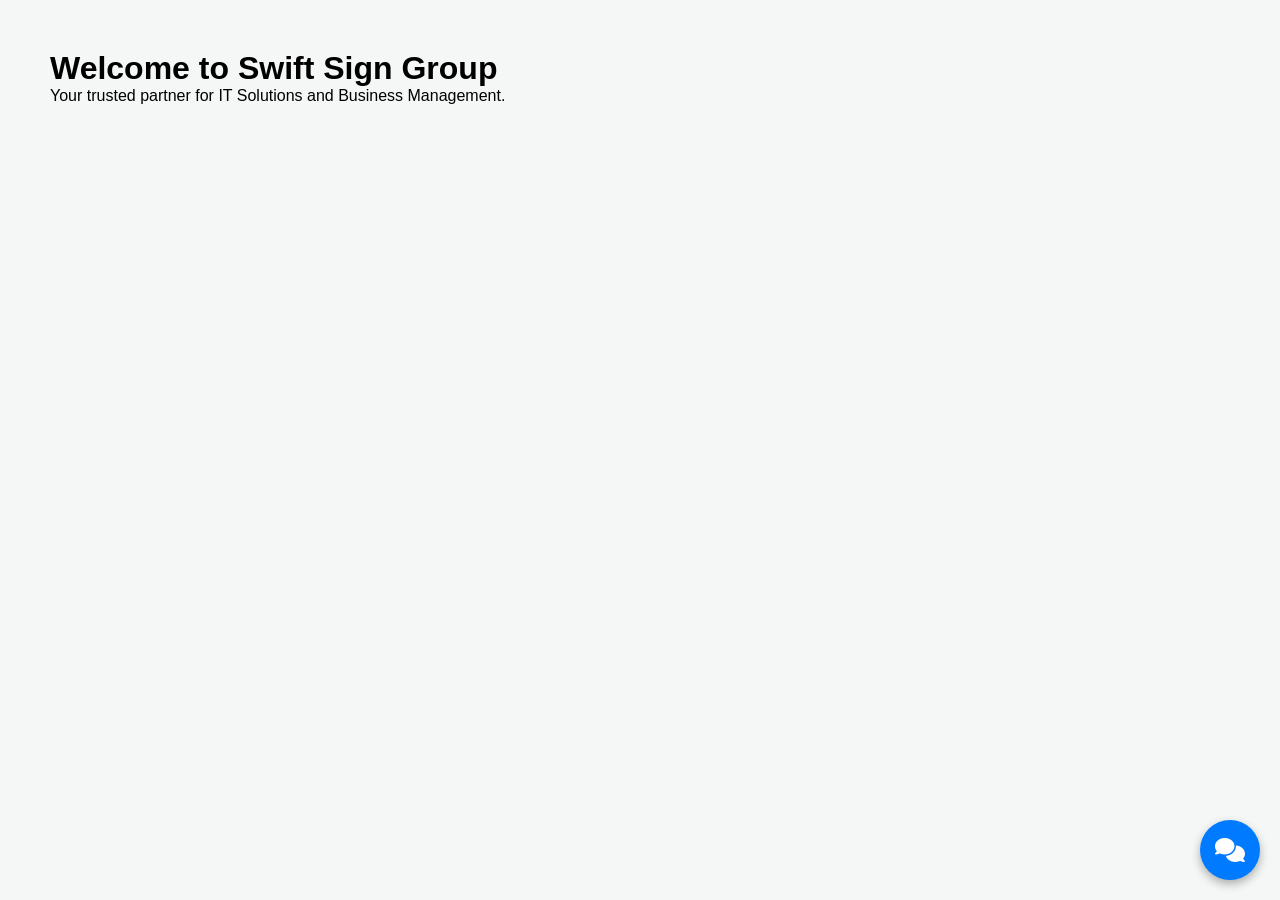
==== frontend/index.html @ cba18eb3 "Add full chatbot stack: FastAPI backend, frontend UI, Vercel config, and knowledge base" ====
<!DOCTYPE html>
<html lang="en">
<head>
    <meta charset="UTF-8">
    <meta name="viewport" content="width=device-width, initial-scale=1.0">
    <title>Swift Sign AI Assistant</title>
    <!-- CSS Link -->
    <link rel="stylesheet" href="style.css">
    <!-- FontAwesome Icons -->
    <link rel="stylesheet" href="https://cdnjs.cloudflare.com/ajax/libs/font-awesome/6.4.0/css/all.min.css">
</head>
<body>

    <!-- Main Website Content -->
    <div style="padding: 50px; font-family: Arial, sans-serif;">
        <h1>Welcome to Swift Sign Group</h1>
        <p>Your trusted partner for IT Solutions and Business Management.</p>
    </div>

    <!-- Floating Chat Toggle Button (Blue Icon at bottom right) -->
    <div class="chat-icon-btn" onclick="toggleChat()" style="position: fixed; bottom: 20px; right: 20px; background: #007bff; color: white; width: 60px; height: 60px; border-radius: 50%; display: flex; align-items: center; justify-content: center; cursor: pointer; box-shadow: 0 4px 10px rgba(0,0,0,0.3); font-size: 24px; z-index: 1000;">
        <i class="fa-solid fa-comments"></i>
    </div>

    <!-- Chat Window Container -->
    <div id="chat-container" class="chat-hidden" style="display: none; position: fixed; bottom: 90px; right: 20px; width: 350px; height: 450px; background: white; border-radius: 10px; box-shadow: 0 5px 15px rgba(0,0,0,0.3); flex-direction: column; overflow: hidden; z-index: 1000;">
        
        <!-- Chat Header -->
        <div style="background: #007bff; color: white; padding: 15px; display: flex; justify-content: space-between; align-items: center;">
            <h3 style="margin: 0; font-size: 16px;">Swift Sign AI</h3>
            <span onclick="toggleChat()" style="cursor: pointer; font-size: 20px; font-weight: bold;">&times;</span>
        </div>

        <!-- Chat Messages Box -->
        <div id="chatBox" style="flex: 1; padding: 15px; overflow-y: auto; background: #f9f9f9; font-size: 14px;">
            <div class="bot-msg" style="margin-bottom: 10px; background: #e9ecef; padding: 8px 12px; border-radius: 8px;">
                <strong>AI:</strong> Hello! How can I assist you with Swift Sign services today?
            </div>
        </div>

        <!-- Chat Input Area -->
        <div style="padding: 10px; background: white; border-top: 1px solid #ddd; display: flex; gap: 8px;">
            <input type="text" id="userInput" placeholder="Type your query..." style="flex: 1; padding: 8px 12px; border: 1px solid #ccc; border-radius: 4px; outline: none;" />
            <button onclick="sendMessage()" style="background: #007bff; color: white; border: none; padding: 8px 15px; border-radius: 4px; cursor: pointer;">
                <i class="fa-solid fa-paper-plane"></i>
            </button>
        </div>

    </div>

    <!-- JavaScript Link -->
    <script src="script.js"></script>
</body>
</html>
---- frontend/style.css ----
* {
    margin: 0;
    padding: 0;
    box-sizing: border-box;
    font-family: 'Segoe UI', Tahoma, Geneva, Verdana, sans-serif;
}

body {
    background-color: #f4f7f6;
    height: 100vh;
}

.hero-section {
    display: flex;
    flex-direction: column;
    align-items: center;
    justify-content: center;
    height: 80vh;
    color: #2c3e50;
    text-align: center;
}

/* Floating Chat Button */
#chat-toggle {
    position: fixed;
    bottom: 25px;
    right: 25px;
    background-color: #007bff;
    color: white;
    width: 60px;
    height: 60px;
    border-radius: 50%;
    display: flex;
    align-items: center;
    justify-content: center;
    font-size: 24px;
    cursor: pointer;
    box-shadow: 0 4px 12px rgba(0,0,0,0.15);
    transition: transform 0.3s ease;
}

#chat-toggle:hover {
    transform: scale(1.1);
}

/* Chat Box Container */
#chat-container {
    position: fixed;
    bottom: 100px;
    right: 25px;
    width: 360px;
    height: 500px;
    background: white;
    border-radius: 12px;
    box-shadow: 0 5px 20px rgba(0,0,0,0.2);
    display: flex;
    flex-direction: column;
    overflow: hidden;
    transition: all 0.3s ease;
}

.chat-hidden {
    display: none !important;
}

.chat-header {
    background-color: #007bff;
    color: white;
    padding: 15px;
    display: flex;
    justify-content: space-between;
    align-items: center;
}

.header-info {
    display: flex;
    align-items: center;
    gap: 10px;
}

.status-online {
    font-size: 11px;
    opacity: 0.8;
}

.close-btn {
    background: none;
    border: none;
    color: white;
    font-size: 18px;
    cursor: pointer;
}

/* Messages Area */
.chat-messages {
    flex: 1;
    padding: 15px;
    overflow-y: auto;
    display: flex;
    flex-direction: column;
    gap: 10px;
    background-color: #fafafa;
}

.message {
    max-width: 80%;
    padding: 10px 14px;
    border-radius: 10px;
    font-size: 14px;
    line-height: 1.4;
}

.bot-message {
    background-color: #e9ecef;
    color: #333;
    align-self: flex-start;
}

.user-message {
    background-color: #007bff;
    color: white;
    align-self: flex-end;
}

/* Input Area */
.chat-input-area {
    display: flex;
    padding: 10px;
    border-top: 1px solid #ddd;
    background: white;
}

.chat-input-area input {
    flex: 1;
    padding: 10px;
    border: 1px solid #ccc;
    border-radius: 6px;
    outline: none;
}

.chat-input-area button {
    background: #007bff;
    color: white;
    border: none;
    padding: 10px 15px;
    margin-left: 8px;
    border-radius: 6px;
    cursor: pointer;
}
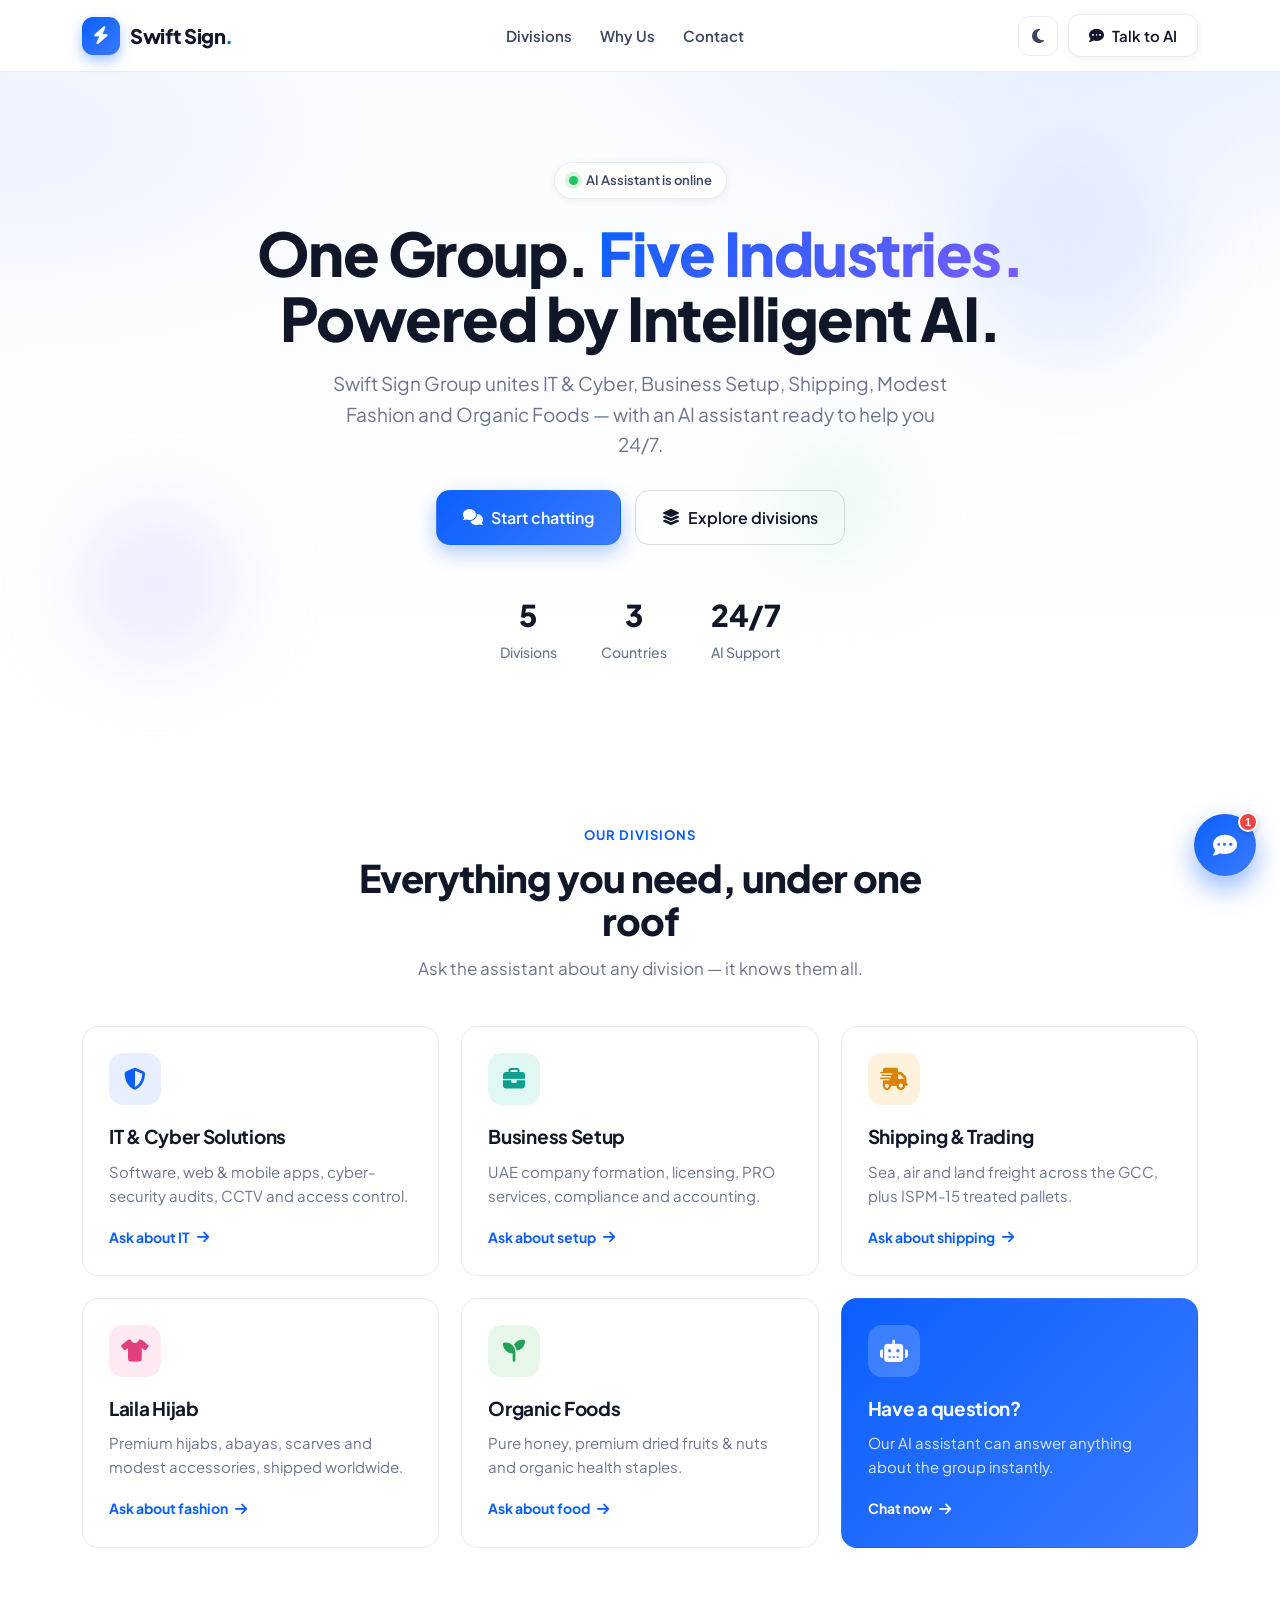
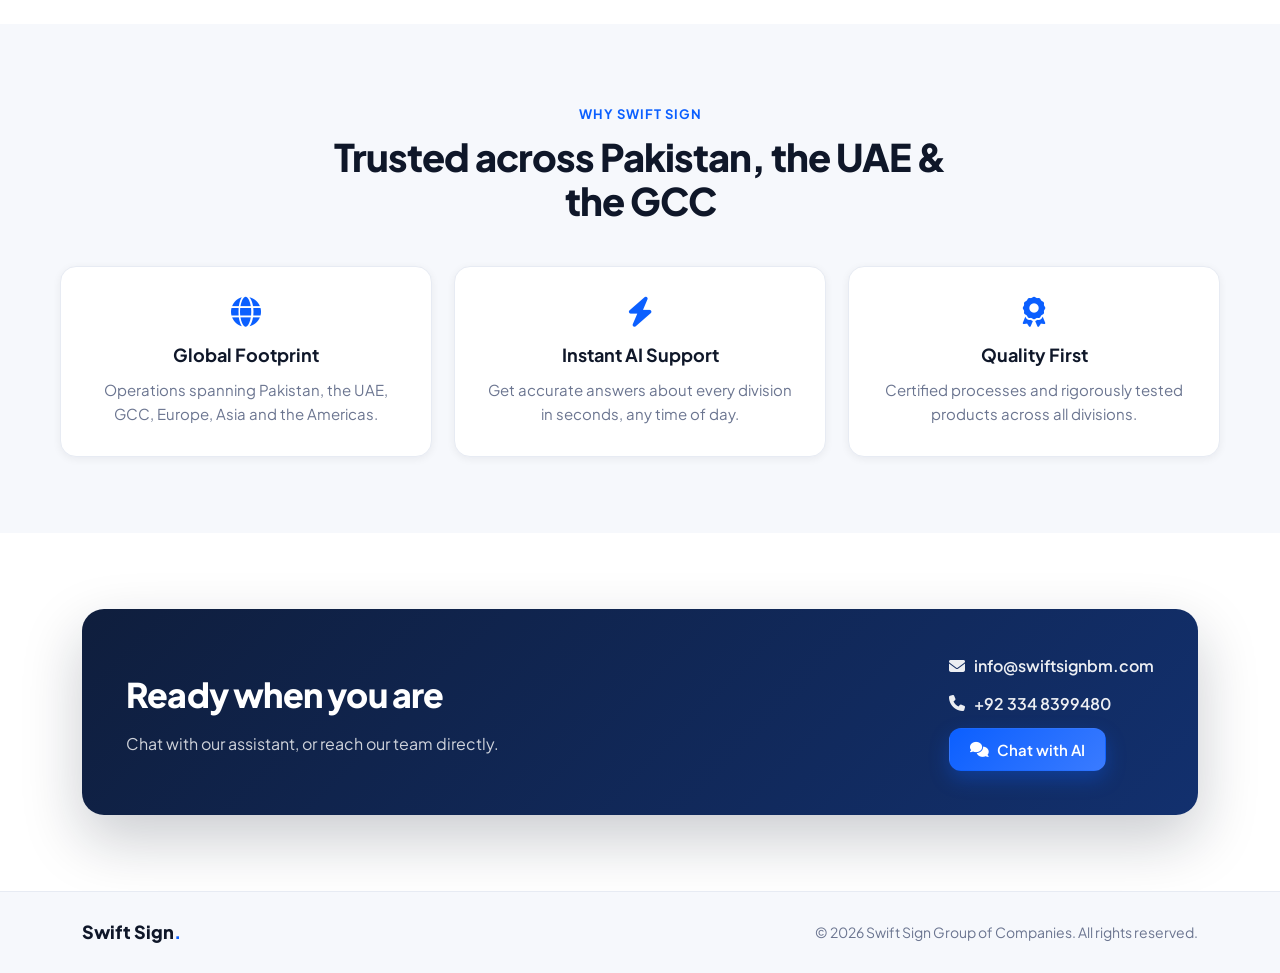
==== commit 6b3bf644: "feat: premium frontend redesign + dark mode, serverless API, fixes, tests - Rebuild frontend: market" ====
--- a/frontend/index.html
+++ b/frontend/index.html
@@ -3,49 +3,213 @@
 <head>
     <meta charset="UTF-8">
     <meta name="viewport" content="width=device-width, initial-scale=1.0">
-    <title>Swift Sign AI Assistant</title>
-    <!-- CSS Link -->
+    <meta name="description" content="Swift Sign Group — IT & Cyber Solutions, Business Setup, Shipping, Modest Fashion and Organic Foods. Talk to our intelligent AI assistant.">
+    <meta name="theme-color" content="#0b5fff">
+    <title>Swift Sign Group — Intelligent AI Assistant</title>
+
+    <!-- Favicon (inline SVG) -->
+    <link rel="icon" href="data:image/svg+xml,%3Csvg xmlns='http://www.w3.org/2000/svg' viewBox='0 0 100 100'%3E%3Crect width='100' height='100' rx='22' fill='%230b5fff'/%3E%3Ctext x='50' y='68' font-size='54' font-family='Arial' font-weight='bold' fill='white' text-anchor='middle'%3ES%3C/text%3E%3C/svg%3E">
+
+    <!-- Fonts & Icons -->
+    <link rel="preconnect" href="https://fonts.googleapis.com">
+    <link rel="preconnect" href="https://fonts.gstatic.com" crossorigin>
+    <link href="https://fonts.googleapis.com/css2?family=Plus+Jakarta+Sans:wght@400;500;600;700;800&display=swap" rel="stylesheet">
+    <link rel="stylesheet" href="https://cdnjs.cloudflare.com/ajax/libs/font-awesome/6.4.0/css/all.min.css">
+
+    <!-- Styles -->
     <link rel="stylesheet" href="style.css">
-    <!-- FontAwesome Icons -->
-    <link rel="stylesheet" href="https://cdnjs.cloudflare.com/ajax/libs/font-awesome/6.4.0/css/all.min.css">
+
+    <!-- Apply saved theme before first paint to avoid a flash of the wrong theme -->
+    <script>
+        (function () {
+            try {
+                var saved = localStorage.getItem('swiftsign-theme');
+                var prefersDark = window.matchMedia && window.matchMedia('(prefers-color-scheme: dark)').matches;
+                var theme = saved || (prefersDark ? 'dark' : 'light');
+                document.documentElement.setAttribute('data-theme', theme);
+            } catch (e) { /* ignore */ }
+        })();
+    </script>
 </head>
 <body>
 
-    <!-- Main Website Content -->
-    <div style="padding: 50px; font-family: Arial, sans-serif;">
-        <h1>Welcome to Swift Sign Group</h1>
-        <p>Your trusted partner for IT Solutions and Business Management.</p>
-    </div>
-
-    <!-- Floating Chat Toggle Button (Blue Icon at bottom right) -->
-    <div class="chat-icon-btn" onclick="toggleChat()" style="position: fixed; bottom: 20px; right: 20px; background: #007bff; color: white; width: 60px; height: 60px; border-radius: 50%; display: flex; align-items: center; justify-content: center; cursor: pointer; box-shadow: 0 4px 10px rgba(0,0,0,0.3); font-size: 24px; z-index: 1000;">
-        <i class="fa-solid fa-comments"></i>
-    </div>
-
-    <!-- Chat Window Container -->
-    <div id="chat-container" class="chat-hidden" style="display: none; position: fixed; bottom: 90px; right: 20px; width: 350px; height: 450px; background: white; border-radius: 10px; box-shadow: 0 5px 15px rgba(0,0,0,0.3); flex-direction: column; overflow: hidden; z-index: 1000;">
-        
-        <!-- Chat Header -->
-        <div style="background: #007bff; color: white; padding: 15px; display: flex; justify-content: space-between; align-items: center;">
-            <h3 style="margin: 0; font-size: 16px;">Swift Sign AI</h3>
-            <span onclick="toggleChat()" style="cursor: pointer; font-size: 20px; font-weight: bold;">&times;</span>
-        </div>
-
-        <!-- Chat Messages Box -->
-        <div id="chatBox" style="flex: 1; padding: 15px; overflow-y: auto; background: #f9f9f9; font-size: 14px;">
-            <div class="bot-msg" style="margin-bottom: 10px; background: #e9ecef; padding: 8px 12px; border-radius: 8px;">
-                <strong>AI:</strong> Hello! How can I assist you with Swift Sign services today?
-            </div>
-        </div>
-
-        <!-- Chat Input Area -->
-        <div style="padding: 10px; background: white; border-top: 1px solid #ddd; display: flex; gap: 8px;">
-            <input type="text" id="userInput" placeholder="Type your query..." style="flex: 1; padding: 8px 12px; border: 1px solid #ccc; border-radius: 4px; outline: none;" />
-            <button onclick="sendMessage()" style="background: #007bff; color: white; border: none; padding: 8px 15px; border-radius: 4px; cursor: pointer;">
+    <!-- ============ NAVBAR ============ -->
+    <header class="navbar" id="navbar">
+        <div class="nav-inner">
+            <a class="brand" href="#top" aria-label="Swift Sign Group home">
+                <span class="brand-mark"><i class="fa-solid fa-bolt"></i></span>
+                <span class="brand-text">Swift&nbsp;Sign<span class="brand-dot">.</span></span>
+            </a>
+            <nav class="nav-links" id="navLinks">
+                <a href="#divisions">Divisions</a>
+                <a href="#why">Why Us</a>
+                <a href="#contact">Contact</a>
+            </nav>
+            <div class="nav-actions">
+                <button class="theme-toggle" id="themeToggle" title="Toggle dark mode" aria-label="Toggle dark mode">
+                    <i class="fa-solid fa-moon icon-moon"></i>
+                    <i class="fa-solid fa-sun icon-sun"></i>
+                </button>
+                <button class="btn btn-ghost" onclick="toggleChat(true)"><i class="fa-solid fa-comment-dots"></i> Talk to AI</button>
+                <button class="nav-toggle" id="navToggle" aria-label="Toggle menu"><i class="fa-solid fa-bars"></i></button>
+            </div>
+        </div>
+    </header>
+
+    <!-- ============ HERO ============ -->
+    <main id="top">
+        <section class="hero">
+            <div class="hero-bg" aria-hidden="true">
+                <span class="orb orb-1"></span>
+                <span class="orb orb-2"></span>
+                <span class="orb orb-3"></span>
+            </div>
+            <div class="hero-content">
+                <span class="pill"><span class="pill-dot"></span> AI Assistant is online</span>
+                <h1>One Group. <span class="grad">Five Industries.</span><br>Powered by Intelligent AI.</h1>
+                <p class="lede">Swift Sign Group unites IT &amp; Cyber, Business Setup, Shipping, Modest Fashion and Organic Foods — with an AI assistant ready to help you 24/7.</p>
+                <div class="hero-cta">
+                    <button class="btn btn-primary btn-lg" onclick="toggleChat(true)"><i class="fa-solid fa-comments"></i> Start chatting</button>
+                    <a class="btn btn-outline btn-lg" href="#divisions"><i class="fa-solid fa-layer-group"></i> Explore divisions</a>
+                </div>
+                <div class="hero-stats">
+                    <div class="stat"><strong>5</strong><span>Divisions</span></div>
+                    <div class="stat"><strong>3</strong><span>Countries</span></div>
+                    <div class="stat"><strong>24/7</strong><span>AI Support</span></div>
+                </div>
+            </div>
+        </section>
+
+        <!-- ============ DIVISIONS ============ -->
+        <section class="section" id="divisions">
+            <div class="section-head">
+                <span class="eyebrow">Our Divisions</span>
+                <h2>Everything you need, under one roof</h2>
+                <p>Ask the assistant about any division — it knows them all.</p>
+            </div>
+            <div class="cards">
+                <article class="card" onclick="askAbout('IT & Cyber Solutions')">
+                    <div class="card-icon icon-blue"><i class="fa-solid fa-shield-halved"></i></div>
+                    <h3>IT &amp; Cyber Solutions</h3>
+                    <p>Software, web &amp; mobile apps, cyber-security audits, CCTV and access control.</p>
+                    <span class="card-link">Ask about IT <i class="fa-solid fa-arrow-right"></i></span>
+                </article>
+                <article class="card" onclick="askAbout('Business Setup')">
+                    <div class="card-icon icon-teal"><i class="fa-solid fa-briefcase"></i></div>
+                    <h3>Business Setup</h3>
+                    <p>UAE company formation, licensing, PRO services, compliance and accounting.</p>
+                    <span class="card-link">Ask about setup <i class="fa-solid fa-arrow-right"></i></span>
+                </article>
+                <article class="card" onclick="askAbout('Shipping & Trading')">
+                    <div class="card-icon icon-amber"><i class="fa-solid fa-truck-fast"></i></div>
+                    <h3>Shipping &amp; Trading</h3>
+                    <p>Sea, air and land freight across the GCC, plus ISPM-15 treated pallets.</p>
+                    <span class="card-link">Ask about shipping <i class="fa-solid fa-arrow-right"></i></span>
+                </article>
+                <article class="card" onclick="askAbout('Laila Hijab fashion')">
+                    <div class="card-icon icon-pink"><i class="fa-solid fa-shirt"></i></div>
+                    <h3>Laila Hijab</h3>
+                    <p>Premium hijabs, abayas, scarves and modest accessories, shipped worldwide.</p>
+                    <span class="card-link">Ask about fashion <i class="fa-solid fa-arrow-right"></i></span>
+                </article>
+                <article class="card" onclick="askAbout('Organic Food products')">
+                    <div class="card-icon icon-green"><i class="fa-solid fa-seedling"></i></div>
+                    <h3>Organic Foods</h3>
+                    <p>Pure honey, premium dried fruits &amp; nuts and organic health staples.</p>
+                    <span class="card-link">Ask about food <i class="fa-solid fa-arrow-right"></i></span>
+                </article>
+                <article class="card card-cta" onclick="toggleChat(true)">
+                    <div class="card-icon icon-blue"><i class="fa-solid fa-robot"></i></div>
+                    <h3>Have a question?</h3>
+                    <p>Our AI assistant can answer anything about the group instantly.</p>
+                    <span class="card-link">Chat now <i class="fa-solid fa-arrow-right"></i></span>
+                </article>
+            </div>
+        </section>
+
+        <!-- ============ WHY US ============ -->
+        <section class="section section-alt" id="why">
+            <div class="section-head">
+                <span class="eyebrow">Why Swift Sign</span>
+                <h2>Trusted across Pakistan, the UAE &amp; the GCC</h2>
+            </div>
+            <div class="features">
+                <div class="feature"><i class="fa-solid fa-globe"></i><h4>Global Footprint</h4><p>Operations spanning Pakistan, the UAE, GCC, Europe, Asia and the Americas.</p></div>
+                <div class="feature"><i class="fa-solid fa-bolt"></i><h4>Instant AI Support</h4><p>Get accurate answers about every division in seconds, any time of day.</p></div>
+                <div class="feature"><i class="fa-solid fa-award"></i><h4>Quality First</h4><p>Certified processes and rigorously tested products across all divisions.</p></div>
+            </div>
+        </section>
+
+        <!-- ============ CONTACT / CTA ============ -->
+        <section class="section" id="contact">
+            <div class="cta-panel">
+                <div>
+                    <h2>Ready when you are</h2>
+                    <p>Chat with our assistant, or reach our team directly.</p>
+                </div>
+                <div class="cta-info">
+                    <a href="mailto:info@swiftsignbm.com"><i class="fa-solid fa-envelope"></i> info@swiftsignbm.com</a>
+                    <a href="tel:+923348399480"><i class="fa-solid fa-phone"></i> +92 334 8399480</a>
+                    <button class="btn btn-primary" onclick="toggleChat(true)"><i class="fa-solid fa-comments"></i> Chat with AI</button>
+                </div>
+            </div>
+        </section>
+    </main>
+
+    <!-- ============ FOOTER ============ -->
+    <footer class="footer">
+        <div class="foot-inner">
+            <span class="brand-text">Swift&nbsp;Sign<span class="brand-dot">.</span></span>
+            <p>© <span id="year"></span> Swift Sign Group of Companies. All rights reserved.</p>
+        </div>
+    </footer>
+
+    <!-- ============ FLOATING CHAT BUTTON ============ -->
+    <button class="chat-fab" id="chatFab" onclick="toggleChat()" aria-label="Open chat" title="Chat with Swift Sign AI">
+        <i class="fa-solid fa-comment-dots fab-open"></i>
+        <i class="fa-solid fa-xmark fab-close"></i>
+        <span class="fab-badge" id="fabBadge">1</span>
+    </button>
+
+    <!-- ============ CHAT WIDGET ============ -->
+    <div id="chat-container" class="chat-hidden" role="dialog" aria-label="Swift Sign AI chat">
+        <div class="chat-header">
+            <div class="chat-header-info">
+                <div class="chat-avatar"><i class="fa-solid fa-robot"></i></div>
+                <div class="chat-title-wrap">
+                    <h3>Swift Sign AI</h3>
+                    <span class="chat-status"><span class="status-dot"></span> Online — replies instantly</span>
+                </div>
+            </div>
+            <div class="chat-header-actions">
+                <button class="chat-clear" id="chatClear" title="Clear conversation" aria-label="Clear conversation"><i class="fa-solid fa-broom"></i></button>
+                <button class="chat-close" onclick="toggleChat()" title="Close" aria-label="Close chat"><i class="fa-solid fa-chevron-down"></i></button>
+            </div>
+        </div>
+
+        <div id="chatBox" class="chat-messages" aria-live="polite">
+            <div class="msg bot-msg">
+                <div class="msg-avatar"><i class="fa-solid fa-robot"></i></div>
+                <div class="msg-bubble">
+                    <p>👋 Hello! I'm the official assistant for <strong>Swift Sign Group</strong>.</p>
+                    <p>Ask me about our IT &amp; Cyber, Business Setup, Shipping, Laila Hijab or Organic Foods.</p>
+                </div>
+            </div>
+        </div>
+
+        <div class="chat-quick" id="chatQuick">
+            <button class="quick-chip" onclick="quickAsk('What services do you offer?')">What do you offer?</button>
+            <button class="quick-chip" onclick="quickAsk('Where are your offices located?')">Office locations</button>
+            <button class="quick-chip" onclick="quickAsk('Tell me about your IT & Cyber services')">IT &amp; Cyber</button>
+            <button class="quick-chip" onclick="quickAsk('How can I contact you?')">Contact us</button>
+        </div>
+
+        <form class="chat-input-area" id="chatForm" onsubmit="return sendMessage(event)">
+            <input type="text" id="userInput" placeholder="Type your message…" autocomplete="off" aria-label="Message" />
+            <button type="submit" id="sendBtn" class="chat-send" title="Send" aria-label="Send message">
                 <i class="fa-solid fa-paper-plane"></i>
             </button>
-        </div>
-
+        </form>
     </div>
 
     <!-- JavaScript Link -->
--- a/frontend/style.css
+++ b/frontend/style.css
@@ -1,149 +1,558 @@
+/* ==========================================================
+   Swift Sign Group — Frontend Stylesheet
+   Modern, responsive design system
+   ========================================================== */
+:root {
+    --brand: #0b5fff;
+    --brand-dark: #0a4fd6;
+    --brand-soft: #eaf1ff;
+    --ink: #0f1729;
+    --ink-2: #3a4560;
+    --muted: #6b7590;
+    --line: #e7ebf3;
+    --bg: #ffffff;
+    --bg-alt: #f6f8fc;
+    --white: #ffffff;
+    --radius: 16px;
+    --radius-sm: 12px;
+    --shadow-sm: 0 2px 8px rgba(15, 23, 41, 0.06);
+    --shadow: 0 12px 32px rgba(15, 23, 41, 0.12);
+    --shadow-lg: 0 24px 60px rgba(15, 23, 41, 0.22);
+    --maxw: 1160px;
+    --font: 'Plus Jakarta Sans', 'Segoe UI', system-ui, -apple-system, sans-serif;
+}
+
 * {
     margin: 0;
     padding: 0;
     box-sizing: border-box;
-    font-family: 'Segoe UI', Tahoma, Geneva, Verdana, sans-serif;
+}
+
+html {
+    scroll-behavior: smooth;
 }
 
 body {
-    background-color: #f4f7f6;
-    height: 100vh;
-}
-
-.hero-section {
-    display: flex;
-    flex-direction: column;
+    font-family: var(--font);
+    color: var(--ink);
+    background: var(--bg);
+    line-height: 1.6;
+    -webkit-font-smoothing: antialiased;
+    overflow-x: hidden;
+}
+
+a { color: inherit; text-decoration: none; }
+img { max-width: 100%; }
+
+/* ---------- Buttons ---------- */
+.btn {
+    display: inline-flex;
     align-items: center;
-    justify-content: center;
-    height: 80vh;
-    color: #2c3e50;
-    text-align: center;
-}
-
-/* Floating Chat Button */
-#chat-toggle {
-    position: fixed;
-    bottom: 25px;
-    right: 25px;
-    background-color: #007bff;
-    color: white;
-    width: 60px;
-    height: 60px;
-    border-radius: 50%;
+    gap: 8px;
+    font-family: var(--font);
+    font-weight: 600;
+    font-size: 15px;
+    padding: 11px 20px;
+    border-radius: 12px;
+    border: 1px solid transparent;
+    cursor: pointer;
+    transition: transform .15s ease, box-shadow .15s ease, background .15s ease, color .15s ease;
+    white-space: nowrap;
+}
+.btn:active { transform: translateY(1px); }
+.btn-lg { padding: 14px 26px; font-size: 16px; border-radius: 14px; }
+
+.btn-primary {
+    background: linear-gradient(135deg, var(--brand), #3a7bff);
+    color: #fff;
+    box-shadow: 0 8px 20px rgba(11, 95, 255, 0.32);
+}
+.btn-primary:hover { box-shadow: 0 12px 26px rgba(11, 95, 255, 0.42); transform: translateY(-2px); }
+
+.btn-ghost {
+    background: var(--white);
+    color: var(--ink);
+    border-color: var(--line);
+    box-shadow: var(--shadow-sm);
+}
+.btn-ghost:hover { border-color: var(--brand); color: var(--brand); }
+
+.btn-outline {
+    background: transparent;
+    color: var(--ink);
+    border-color: rgba(15, 23, 41, 0.15);
+}
+.btn-outline:hover { border-color: var(--brand); color: var(--brand); background: var(--brand-soft); }
+
+/* ---------- Navbar ---------- */
+.navbar {
+    position: sticky;
+    top: 0;
+    z-index: 900;
+    background: rgba(255, 255, 255, 0.85);
+    backdrop-filter: saturate(180%) blur(12px);
+    border-bottom: 1px solid var(--line);
+}
+.nav-inner {
+    max-width: var(--maxw);
+    margin: 0 auto;
+    padding: 14px 22px;
     display: flex;
     align-items: center;
-    justify-content: center;
+    justify-content: space-between;
+    gap: 16px;
+}
+.brand { display: inline-flex; align-items: center; gap: 10px; font-weight: 800; font-size: 20px; letter-spacing: -0.5px; }
+.brand-mark {
+    width: 38px; height: 38px; border-radius: 11px;
+    display: grid; place-items: center;
+    background: linear-gradient(135deg, var(--brand), #3a7bff);
+    color: #fff; font-size: 18px;
+    box-shadow: 0 6px 14px rgba(11, 95, 255, 0.35);
+}
+.brand-dot { color: var(--brand); }
+.nav-links { display: flex; gap: 28px; }
+.nav-links a { font-weight: 600; color: var(--ink-2); font-size: 15px; transition: color .15s ease; }
+.nav-links a:hover { color: var(--brand); }
+.nav-actions { display: flex; align-items: center; gap: 10px; }
+.nav-toggle {
+    display: none; background: none; border: none; font-size: 22px; color: var(--ink);
+    cursor: pointer; padding: 6px;
+}
+
+/* ---------- Hero ---------- */
+.hero {
+    position: relative;
+    overflow: hidden;
+    padding: 90px 22px 80px;
+    background:
+        radial-gradient(1000px 500px at 85% -10%, rgba(11, 95, 255, 0.10), transparent 60%),
+        radial-gradient(800px 400px at 0% 10%, rgba(58, 123, 255, 0.08), transparent 55%),
+        linear-gradient(180deg, #fbfcff, #ffffff);
+}
+.hero-bg { position: absolute; inset: 0; pointer-events: none; }
+.orb { position: absolute; border-radius: 50%; filter: blur(40px); opacity: .5; animation: float 9s ease-in-out infinite; }
+.orb-1 { width: 220px; height: 220px; background: #cfe0ff; top: 10%; right: 8%; }
+.orb-2 { width: 160px; height: 160px; background: #e3d4ff; bottom: 12%; left: 6%; animation-delay: -3s; }
+.orb-3 { width: 120px; height: 120px; background: #d1f4e5; top: 55%; right: 30%; animation-delay: -6s; }
+@keyframes float { 0%,100% { transform: translateY(0) } 50% { transform: translateY(-18px) } }
+
+.hero-content { position: relative; max-width: 820px; margin: 0 auto; text-align: center; }
+.pill {
+    display: inline-flex; align-items: center; gap: 8px;
+    background: var(--white); border: 1px solid var(--line);
+    padding: 7px 14px; border-radius: 999px;
+    font-size: 13px; font-weight: 600; color: var(--ink-2);
+    box-shadow: var(--shadow-sm); margin-bottom: 22px;
+}
+.pill-dot { width: 9px; height: 9px; border-radius: 50%; background: #22c55e; box-shadow: 0 0 0 4px rgba(34,197,94,.18); animation: pulse 2s infinite; }
+@keyframes pulse { 0% { box-shadow: 0 0 0 0 rgba(34,197,94,.4) } 70% { box-shadow: 0 0 0 8px rgba(34,197,94,0) } 100% { box-shadow: 0 0 0 0 rgba(34,197,94,0) } }
+
+.hero h1 {
+    font-size: clamp(34px, 6vw, 60px);
+    line-height: 1.08;
+    font-weight: 800;
+    letter-spacing: -1.5px;
+    margin-bottom: 18px;
+}
+.grad { background: linear-gradient(135deg, var(--brand), #7a5cff); -webkit-background-clip: text; background-clip: text; color: transparent; }
+.lede { font-size: clamp(16px, 2.2vw, 19px); color: var(--muted); max-width: 620px; margin: 0 auto 30px; }
+.hero-cta { display: flex; gap: 14px; justify-content: center; flex-wrap: wrap; margin-bottom: 46px; }
+.hero-stats { display: flex; gap: 44px; justify-content: center; flex-wrap: wrap; }
+.stat strong { display: block; font-size: 30px; font-weight: 800; color: var(--ink); letter-spacing: -0.5px; }
+.stat span { font-size: 14px; color: var(--muted); font-weight: 500; }
+
+
+/* ---------- Generic section ---------- */
+.section { max-width: var(--maxw); margin: 0 auto; padding: 76px 22px; }
+.section-alt { max-width: none; background: var(--bg-alt); }
+.section-alt > * { max-width: var(--maxw); margin-left: auto; margin-right: auto; }
+.section-head { text-align: center; max-width: 640px; margin: 0 auto 44px; }
+.eyebrow {
+    display: inline-block; font-size: 13px; font-weight: 700; letter-spacing: 1px;
+    text-transform: uppercase; color: var(--brand); margin-bottom: 10px;
+}
+.section-head h2 { font-size: clamp(26px, 4vw, 38px); font-weight: 800; letter-spacing: -1px; line-height: 1.15; }
+.section-head p { color: var(--muted); margin-top: 12px; font-size: 17px; }
+
+/* ---------- Division cards ---------- */
+.cards {
+    display: grid;
+    grid-template-columns: repeat(3, 1fr);
+    gap: 22px;
+}
+.card {
+    position: relative;
+    background: var(--white);
+    border: 1px solid var(--line);
+    border-radius: var(--radius);
+    padding: 26px;
+    cursor: pointer;
+    transition: transform .2s ease, box-shadow .2s ease, border-color .2s ease;
+    overflow: hidden;
+}
+.card::after {
+    content: ""; position: absolute; inset: 0;
+    background: radial-gradient(400px 200px at 100% 0%, rgba(11,95,255,.06), transparent 60%);
+    opacity: 0; transition: opacity .2s ease;
+}
+.card:hover { transform: translateY(-6px); box-shadow: var(--shadow); border-color: #d6e2ff; }
+.card:hover::after { opacity: 1; }
+.card-icon {
+    width: 52px; height: 52px; border-radius: 14px;
+    display: grid; place-items: center; font-size: 22px; margin-bottom: 16px;
+}
+.icon-blue { background: #e8f0ff; color: #0b5fff; }
+.icon-teal { background: #e0f7f4; color: #0e9f8e; }
+.icon-amber { background: #fff2dd; color: #d98207; }
+.icon-pink { background: #ffe9f2; color: #e0407f; }
+.icon-green { background: #e6f7ea; color: #23a05a; }
+.card h3 { font-size: 19px; font-weight: 700; margin-bottom: 8px; letter-spacing: -0.3px; }
+.card p { color: var(--muted); font-size: 15px; margin-bottom: 16px; }
+.card-link { display: inline-flex; align-items: center; gap: 7px; color: var(--brand); font-weight: 700; font-size: 14px; }
+.card-link i { transition: transform .2s ease; }
+.card:hover .card-link i { transform: translateX(4px); }
+.card-cta { background: linear-gradient(135deg, #0b5fff, #3a7bff); border-color: transparent; color: #fff; }
+.card-cta .card-icon { background: rgba(255,255,255,.18); color: #fff; }
+.card-cta p { color: rgba(255,255,255,.85); }
+.card-cta .card-link { color: #fff; }
+
+/* ---------- Features ---------- */
+.features { display: grid; grid-template-columns: repeat(3, 1fr); gap: 22px; }
+.feature {
+    background: var(--white); border: 1px solid var(--line); border-radius: var(--radius);
+    padding: 30px 26px; text-align: center; box-shadow: var(--shadow-sm);
+}
+.feature i { font-size: 30px; color: var(--brand); margin-bottom: 14px; }
+.feature h4 { font-size: 18px; font-weight: 700; margin-bottom: 8px; }
+.feature p { color: var(--muted); font-size: 15px; }
+
+/* ---------- CTA panel ---------- */
+.cta-panel {
+    display: flex; align-items: center; justify-content: space-between; gap: 28px; flex-wrap: wrap;
+    background: linear-gradient(135deg, #0f1e3d, #12306e);
+    color: #fff; border-radius: 22px; padding: 44px;
+    box-shadow: var(--shadow-lg);
+}
+.cta-panel h2 { font-size: clamp(24px, 3.4vw, 34px); font-weight: 800; letter-spacing: -0.8px; }
+.cta-panel p { color: rgba(255,255,255,.8); margin-top: 8px; font-size: 16px; }
+.cta-info { display: flex; flex-direction: column; gap: 12px; align-items: flex-start; }
+.cta-info a { display: inline-flex; align-items: center; gap: 9px; color: #fff; font-weight: 600; opacity: .92; }
+.cta-info a:hover { opacity: 1; text-decoration: underline; }
+
+/* ---------- Footer ---------- */
+.footer { border-top: 1px solid var(--line); background: var(--bg-alt); }
+.foot-inner {
+    max-width: var(--maxw); margin: 0 auto; padding: 26px 22px;
+    display: flex; align-items: center; justify-content: space-between; gap: 14px; flex-wrap: wrap;
+    color: var(--muted); font-size: 14px;
+}
+.foot-inner .brand-text { font-weight: 800; color: var(--ink); font-size: 18px; }
+
+/* ---------- Responsive ---------- */
+@media (max-width: 900px) {
+    .cards, .features { grid-template-columns: repeat(2, 1fr); }
+    .cta-panel { padding: 34px; }
+}
+@media (max-width: 640px) {
+    .nav-links { display: none; }
+    .nav-toggle { display: inline-flex; }
+    .cards, .features { grid-template-columns: 1fr; }
+    .hero { padding: 64px 20px 56px; }
+    .hero-stats { gap: 28px; }
+    .cta-panel { flex-direction: column; align-items: flex-start; }
+    .section { padding: 56px 20px; }
+}
+
+/* ==========================================================
+   CHAT WIDGET
+   ========================================================== */
+
+/* Floating action button */
+.chat-fab {
+    position: fixed;
+    bottom: 24px;
+    right: 24px;
+    width: 62px;
+    height: 62px;
+    border: none;
+    border-radius: 50%;
+    cursor: pointer;
+    background: linear-gradient(135deg, var(--brand), #3a7bff);
+    color: #fff;
     font-size: 24px;
-    cursor: pointer;
-    box-shadow: 0 4px 12px rgba(0,0,0,0.15);
-    transition: transform 0.3s ease;
-}
-
-#chat-toggle:hover {
-    transform: scale(1.1);
-}
-
-/* Chat Box Container */
+    display: grid;
+    place-items: center;
+    box-shadow: 0 12px 28px rgba(11, 95, 255, 0.45);
+    z-index: 1000;
+    transition: transform .2s ease, box-shadow .2s ease;
+    animation: fabIn .5s cubic-bezier(.2, .9, .3, 1.4) both;
+}
+@keyframes fabIn { from { transform: scale(0) rotate(-30deg); opacity: 0; } to { transform: scale(1) rotate(0); opacity: 1; } }
+.chat-fab:hover { transform: scale(1.08); box-shadow: 0 16px 34px rgba(11, 95, 255, 0.55); }
+.chat-fab .fab-close { display: none; }
+.chat-fab.is-open .fab-open { display: none; }
+.chat-fab.is-open .fab-close { display: block; }
+.fab-badge {
+    position: absolute;
+    top: -2px; right: -2px;
+    min-width: 20px; height: 20px;
+    padding: 0 5px;
+    border-radius: 999px;
+    background: #ef4444;
+    color: #fff;
+    font-size: 11px; font-weight: 700;
+    display: grid; place-items: center;
+    border: 2px solid #fff;
+    box-shadow: 0 2px 6px rgba(0,0,0,.2);
+}
+.chat-fab.is-open .fab-badge { display: none; }
+
+/* Chat window */
 #chat-container {
     position: fixed;
     bottom: 100px;
-    right: 25px;
-    width: 360px;
-    height: 500px;
-    background: white;
-    border-radius: 12px;
-    box-shadow: 0 5px 20px rgba(0,0,0,0.2);
+    right: 24px;
+    width: 380px;
+    max-width: calc(100vw - 32px);
+    height: 560px;
+    max-height: calc(100vh - 140px);
+    background: var(--white);
+    border-radius: 20px;
+    box-shadow: var(--shadow-lg);
     display: flex;
     flex-direction: column;
     overflow: hidden;
-    transition: all 0.3s ease;
-}
-
-.chat-hidden {
-    display: none !important;
-}
-
+    z-index: 1000;
+    border: 1px solid var(--line);
+    transform-origin: bottom right;
+    animation: chatIn .28s cubic-bezier(.2, .9, .3, 1.2) both;
+}
+@keyframes chatIn { from { opacity: 0; transform: translateY(16px) scale(.96); } to { opacity: 1; transform: translateY(0) scale(1); } }
+.chat-hidden { display: none !important; }
+
+/* Header */
 .chat-header {
-    background-color: #007bff;
-    color: white;
-    padding: 15px;
-    display: flex;
-    justify-content: space-between;
-    align-items: center;
-}
-
-.header-info {
-    display: flex;
-    align-items: center;
-    gap: 10px;
-}
-
-.status-online {
-    font-size: 11px;
-    opacity: 0.8;
-}
-
-.close-btn {
-    background: none;
-    border: none;
-    color: white;
-    font-size: 18px;
-    cursor: pointer;
-}
-
-/* Messages Area */
+    display: flex; align-items: center; justify-content: space-between;
+    gap: 12px;
+    padding: 14px 16px;
+    background: linear-gradient(135deg, var(--brand), #3a7bff);
+    color: #fff;
+}
+.chat-header-info { display: flex; align-items: center; gap: 12px; }
+.chat-avatar {
+    width: 42px; height: 42px; border-radius: 12px;
+    background: rgba(255,255,255,.18);
+    display: grid; place-items: center; font-size: 19px;
+}
+.chat-title-wrap h3 { font-size: 16px; font-weight: 700; line-height: 1.2; }
+.chat-status { display: inline-flex; align-items: center; gap: 6px; font-size: 12px; opacity: .92; }
+.status-dot { width: 8px; height: 8px; border-radius: 50%; background: #34d399; box-shadow: 0 0 0 3px rgba(52,211,153,.25); }
+.chat-header-actions { display: flex; align-items: center; gap: 6px; }
+.chat-clear, .chat-close {
+    background: rgba(255,255,255,.16); border: none; color: #fff;
+    width: 34px; height: 34px; border-radius: 10px; cursor: pointer;
+    font-size: 15px; display: grid; place-items: center;
+    transition: background .15s ease;
+}
+.chat-clear:hover, .chat-close:hover { background: rgba(255,255,255,.3); }
+
+/* Messages */
 .chat-messages {
     flex: 1;
-    padding: 15px;
+    padding: 18px 16px;
     overflow-y: auto;
     display: flex;
     flex-direction: column;
-    gap: 10px;
-    background-color: #fafafa;
-}
-
-.message {
-    max-width: 80%;
+    gap: 14px;
+    background: var(--bg-alt);
+    scroll-behavior: smooth;
+}
+.chat-messages::-webkit-scrollbar { width: 8px; }
+.chat-messages::-webkit-scrollbar-thumb { background: #d3dae7; border-radius: 8px; }
+.chat-messages::-webkit-scrollbar-track { background: transparent; }
+
+.msg { display: flex; gap: 9px; max-width: 88%; animation: msgIn .25s ease both; }
+@keyframes msgIn { from { opacity: 0; transform: translateY(8px); } to { opacity: 1; transform: translateY(0); } }
+.msg-avatar {
+    flex: 0 0 auto;
+    width: 30px; height: 30px; border-radius: 50%;
+    display: grid; place-items: center; font-size: 13px;
+    margin-top: 2px;
+}
+.bot-msg { align-self: flex-start; }
+.bot-msg .msg-avatar { background: #e8f0ff; color: var(--brand); }
+.bot-msg .msg-bubble {
+    background: var(--white);
+    border: 1px solid var(--line);
+    border-radius: 4px 14px 14px 14px;
     padding: 10px 14px;
-    border-radius: 10px;
-    font-size: 14px;
-    line-height: 1.4;
-}
-
-.bot-message {
-    background-color: #e9ecef;
-    color: #333;
-    align-self: flex-start;
-}
-
-.user-message {
-    background-color: #007bff;
-    color: white;
-    align-self: flex-end;
-}
-
-/* Input Area */
+    box-shadow: var(--shadow-sm);
+}
+.user-msg { align-self: flex-end; flex-direction: row-reverse; }
+.user-msg .msg-avatar { background: linear-gradient(135deg, var(--brand), #3a7bff); color: #fff; }
+.user-msg .msg-bubble {
+    background: linear-gradient(135deg, var(--brand), #3a7bff);
+    color: #fff;
+    border-radius: 14px 4px 14px 14px;
+    padding: 10px 14px;
+    box-shadow: 0 6px 16px rgba(11,95,255,.25);
+}
+.msg-bubble p { font-size: 14.5px; line-height: 1.55; }
+.msg-bubble p + p { margin-top: 6px; }
+.msg-bubble strong { font-weight: 700; }
+
+/* error bubble */
+.msg-error .msg-bubble { background: #fee2e2; border-color: #fecaca; color: #991b1b; }
+
+/* typing indicator */
+.typing { display: inline-flex; gap: 5px; align-items: center; padding: 14px 16px; }
+.typing span {
+    width: 8px; height: 8px; border-radius: 50%;
+    background: #b7c0d4; display: inline-block;
+    animation: blink 1.4s infinite both;
+}
+.typing span:nth-child(2) { animation-delay: .2s; }
+.typing span:nth-child(3) { animation-delay: .4s; }
+@keyframes blink { 0%, 80%, 100% { opacity: .3; transform: scale(.85); } 40% { opacity: 1; transform: scale(1); } }
+
+/* Quick suggestion chips */
+.chat-quick {
+    display: flex; gap: 8px; flex-wrap: wrap;
+    padding: 10px 14px;
+    border-top: 1px solid var(--line);
+    background: var(--white);
+}
+.quick-chip {
+    font-family: var(--font);
+    font-size: 13px; font-weight: 600;
+    color: var(--brand);
+    background: var(--brand-soft);
+    border: 1px solid #d6e4ff;
+    padding: 7px 13px;
+    border-radius: 999px;
+    cursor: pointer;
+    transition: background .15s ease, transform .15s ease;
+}
+.quick-chip:hover { background: #dbe8ff; transform: translateY(-1px); }
+
+/* Input area */
 .chat-input-area {
-    display: flex;
-    padding: 10px;
-    border-top: 1px solid #ddd;
-    background: white;
-}
-
+    display: flex; gap: 9px;
+    padding: 12px 14px;
+    border-top: 1px solid var(--line);
+    background: var(--white);
+}
 .chat-input-area input {
     flex: 1;
-    padding: 10px;
-    border: 1px solid #ccc;
-    border-radius: 6px;
+    font-family: var(--font);
+    font-size: 15px;
+    padding: 11px 15px;
+    border: 1px solid var(--line);
+    border-radius: 12px;
     outline: none;
-}
-
-.chat-input-area button {
-    background: #007bff;
-    color: white;
-    border: none;
-    padding: 10px 15px;
-    margin-left: 8px;
-    border-radius: 6px;
+    background: var(--bg-alt);
+    transition: border-color .15s ease, background .15s ease;
+}
+.chat-input-area input:focus { border-color: var(--brand); background: #fff; }
+.chat-send {
+    flex: 0 0 auto;
+    width: 44px; height: 44px;
+    border: none; border-radius: 12px;
+    background: linear-gradient(135deg, var(--brand), #3a7bff);
+    color: #fff; font-size: 16px; cursor: pointer;
+    display: grid; place-items: center;
+    box-shadow: 0 6px 14px rgba(11,95,255,.3);
+    transition: transform .15s ease, opacity .15s ease;
+}
+.chat-send:hover { transform: translateY(-2px); }
+.chat-send:disabled { opacity: .55; cursor: not-allowed; transform: none; }
+
+/* Chat on small screens: near full-width */
+@media (max-width: 480px) {
+    #chat-container {
+        right: 12px; left: 12px;
+        width: auto;
+        bottom: 90px;
+        height: 70vh;
+    }
+    .chat-fab { width: 56px; height: 56px; }
+}
+
+/* Respect reduced-motion preferences */
+@media (prefers-reduced-motion: reduce) {
+    * { animation: none !important; transition: none !important; }
+}
+
+/* ==========================================================
+   THEME TOGGLE (light / dark)
+   ========================================================== */
+.theme-toggle {
+    width: 40px; height: 40px;
+    border-radius: 11px;
+    border: 1px solid var(--line);
+    background: var(--white);
+    color: var(--ink-2);
     cursor: pointer;
-}+    display: grid; place-items: center;
+    font-size: 16px;
+    transition: transform .15s ease, color .15s ease, border-color .15s ease, background .15s ease;
+}
+.theme-toggle:hover { color: var(--brand); border-color: var(--brand); transform: translateY(-1px); }
+.theme-toggle .icon-sun { display: none; }
+[data-theme="dark"] .theme-toggle .icon-sun { display: block; }
+[data-theme="dark"] .theme-toggle .icon-moon { display: none; }
+
+/* ---------- Dark theme overrides ---------- */
+[data-theme="dark"] {
+    --ink: #e8edf7;
+    --ink-2: #aeb9d0;
+    --muted: #8a95ad;
+    --line: #26314a;
+    --bg: #0c1220;
+    --bg-alt: #101a2e;
+    --white: #141d33;
+    --brand-soft: #16233f;
+    --shadow-sm: 0 2px 8px rgba(0, 0, 0, 0.4);
+    --shadow: 0 12px 32px rgba(0, 0, 0, 0.5);
+    --shadow-lg: 0 24px 60px rgba(0, 0, 0, 0.6);
+    color-scheme: dark;
+}
+
+[data-theme="dark"] body { background: var(--bg); }
+[data-theme="dark"] .navbar { background: rgba(16, 26, 46, 0.85); }
+[data-theme="dark"] .hero {
+    background:
+        radial-gradient(1000px 500px at 85% -10%, rgba(11, 95, 255, 0.18), transparent 60%),
+        radial-gradient(800px 400px at 0% 10%, rgba(58, 123, 255, 0.14), transparent 55%),
+        linear-gradient(180deg, #0e1729, #0c1220);
+}
+[data-theme="dark"] .orb { opacity: .22; }
+[data-theme="dark"] .pill { background: var(--white); }
+
+[data-theme="dark"] .card,
+[data-theme="dark"] .feature { background: var(--white); border-color: var(--line); }
+[data-theme="dark"] .card:hover { border-color: #2f4b86; }
+
+/* Chat widget in dark mode */
+[data-theme="dark"] #chat-container { background: var(--white); border-color: var(--line); }
+[data-theme="dark"] .chat-messages { background: var(--bg-alt); }
+[data-theme="dark"] .chat-messages::-webkit-scrollbar-thumb { background: #33405e; }
+[data-theme="dark"] .bot-msg .msg-bubble { background: var(--white); border-color: var(--line); color: var(--ink); }
+[data-theme="dark"] .chat-quick { background: var(--white); border-color: var(--line); }
+[data-theme="dark"] .quick-chip { background: var(--brand-soft); border-color: #23406f; }
+[data-theme="dark"] .quick-chip:hover { background: #1b2c4d; }
+[data-theme="dark"] .chat-input-area { background: var(--white); border-color: var(--line); }
+[data-theme="dark"] .chat-input-area input { background: var(--bg-alt); color: var(--ink); border-color: var(--line); }
+[data-theme="dark"] .chat-input-area input:focus { background: #16223c; }
+[data-theme="dark"] .typing span { background: #566184; }
+
+[data-theme="dark"] .footer { background: #0a1120; border-color: var(--line); }
+[data-theme="dark"] .foot-inner .brand-text { color: var(--ink); }
+
+/* Smooth theme transition */
+body, .card, .feature, #chat-container, .chat-messages, .bot-msg .msg-bubble,
+.chat-quick, .chat-input-area, .chat-input-area input, .navbar, .hero, .footer {
+    transition: background-color .3s ease, color .3s ease, border-color .3s ease;
+}
+
